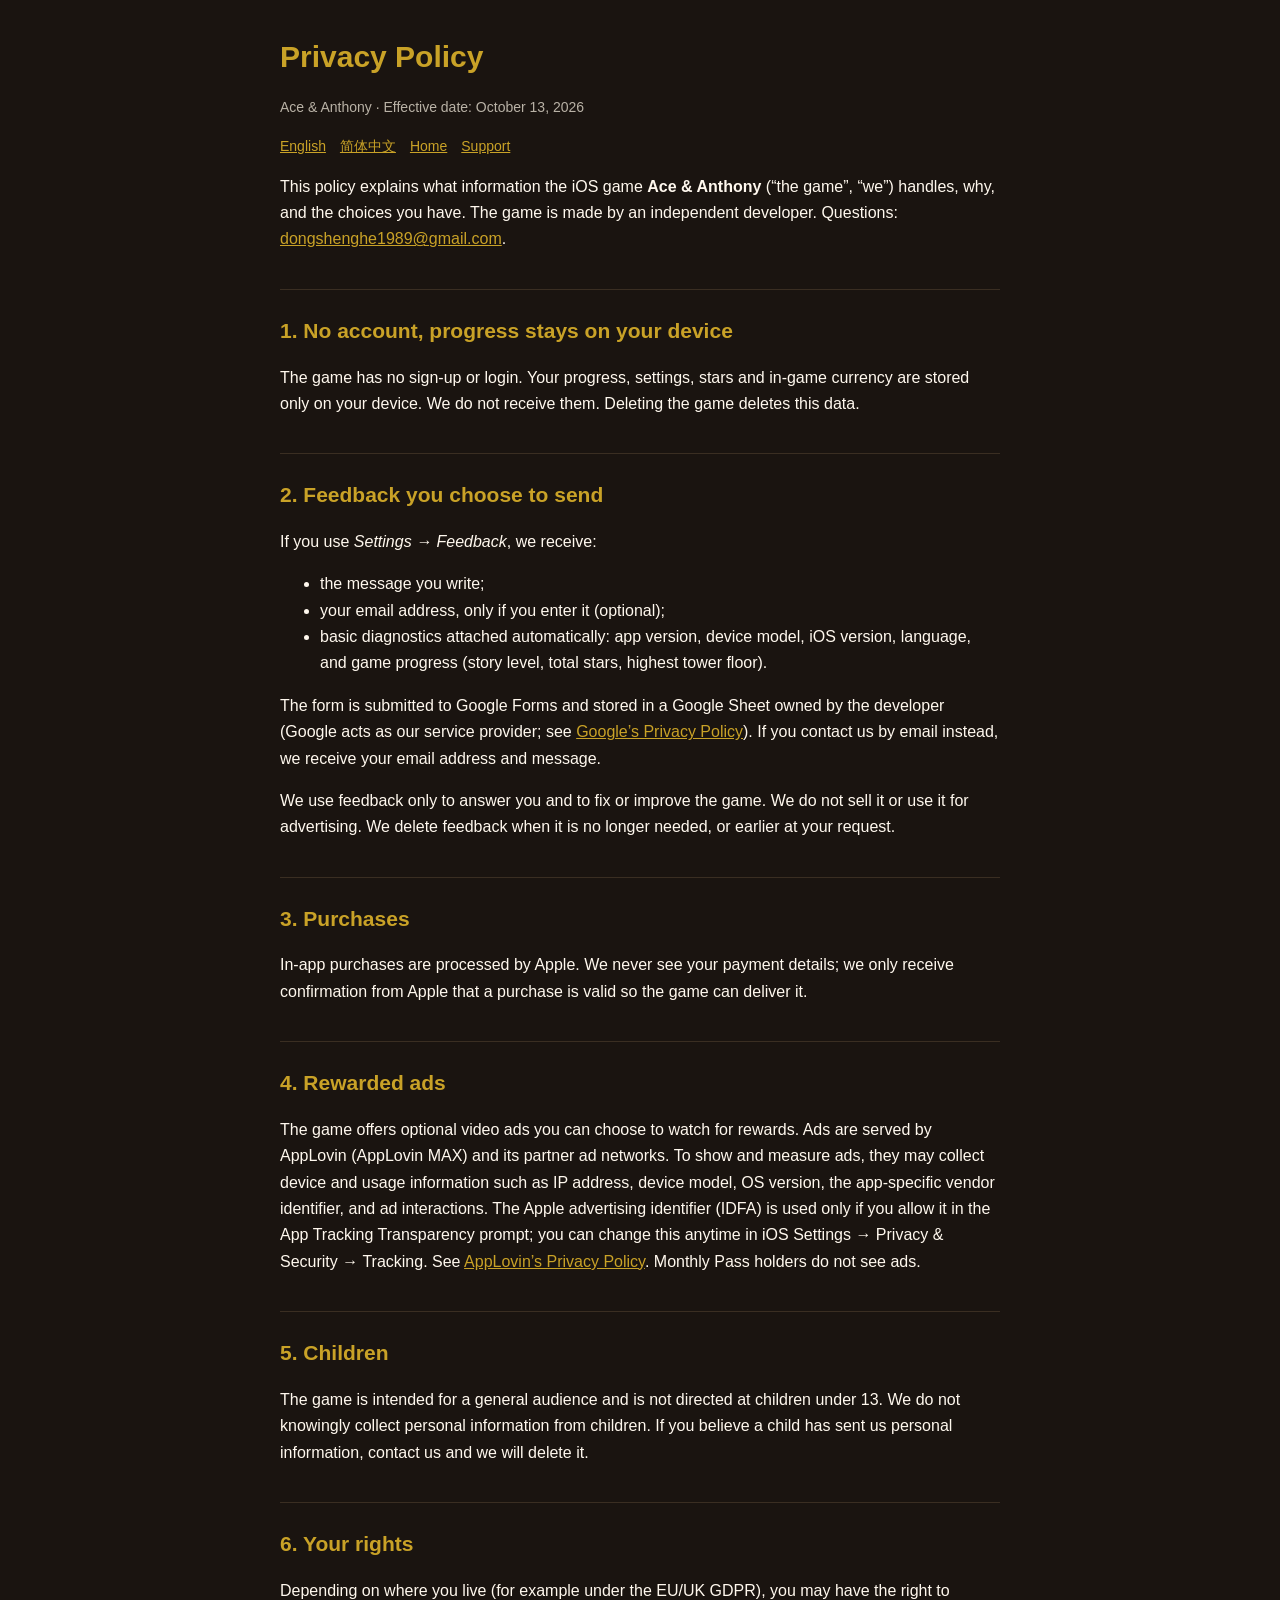
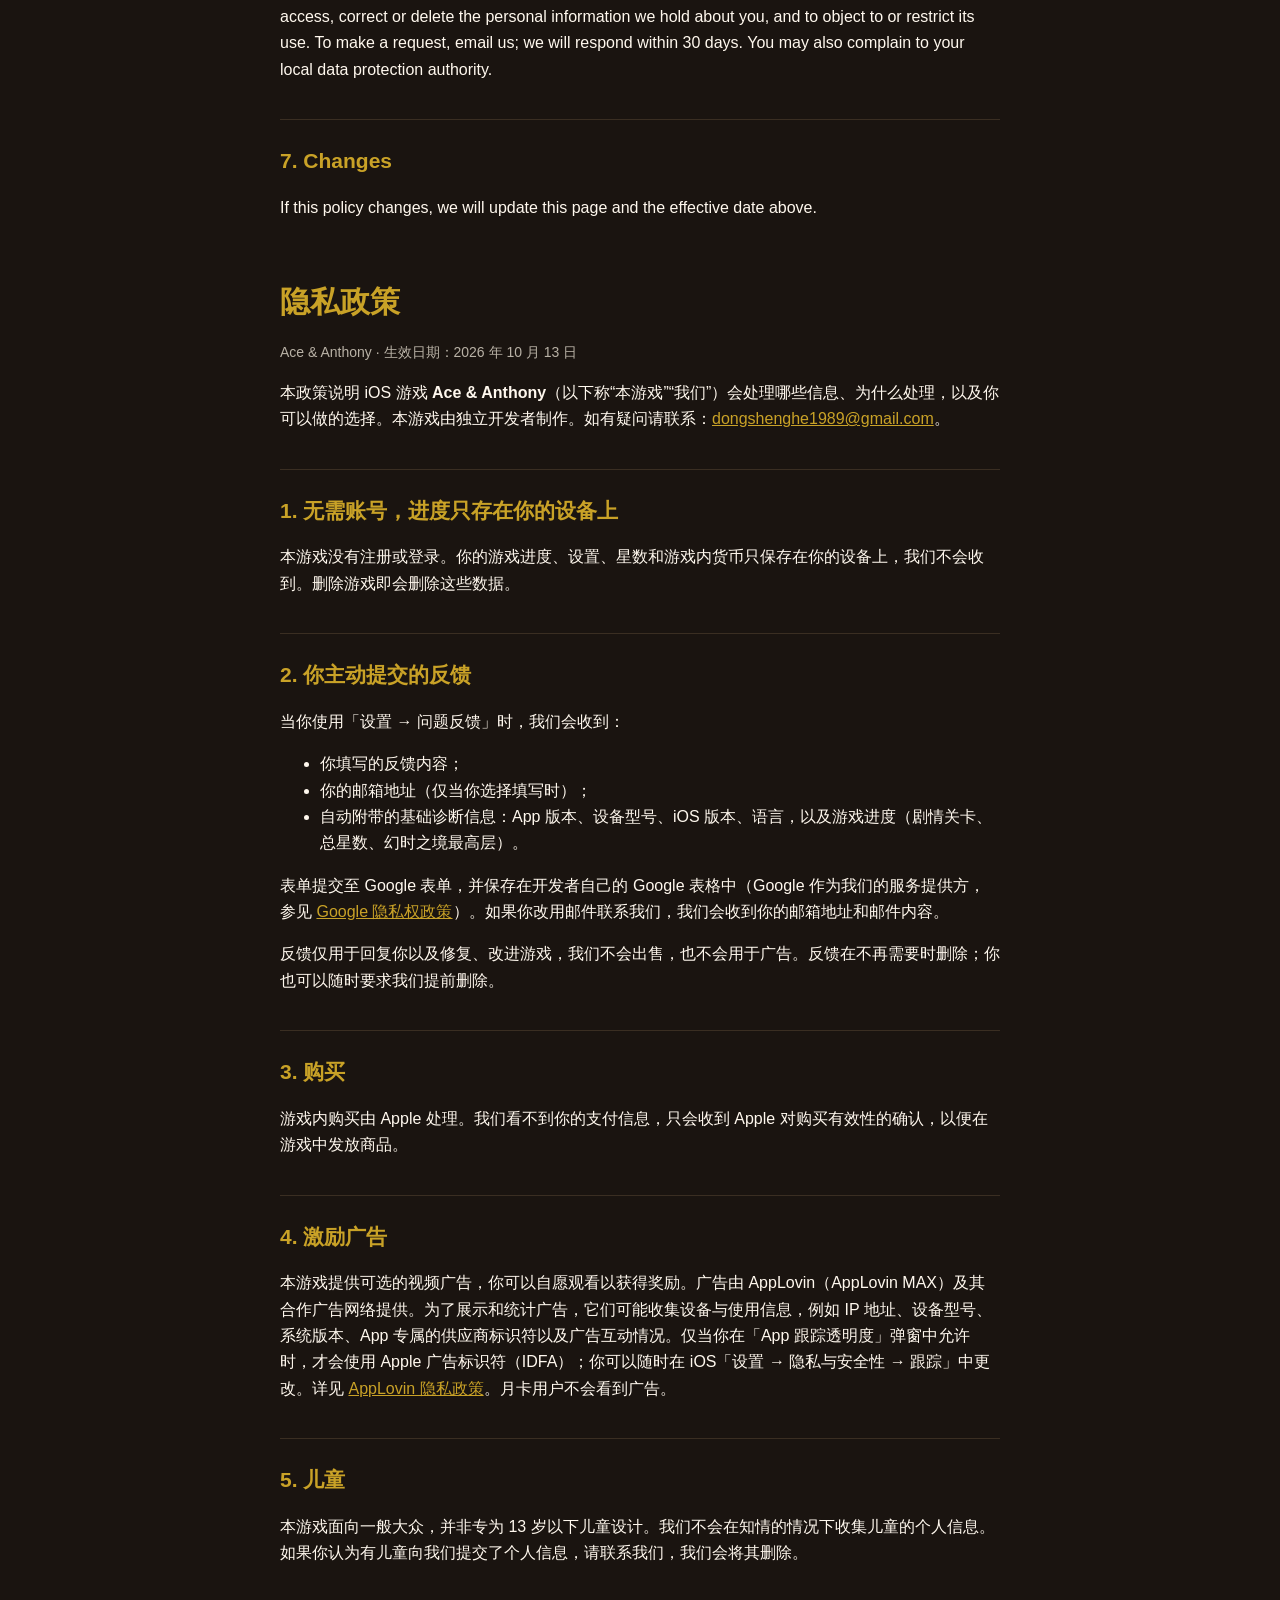
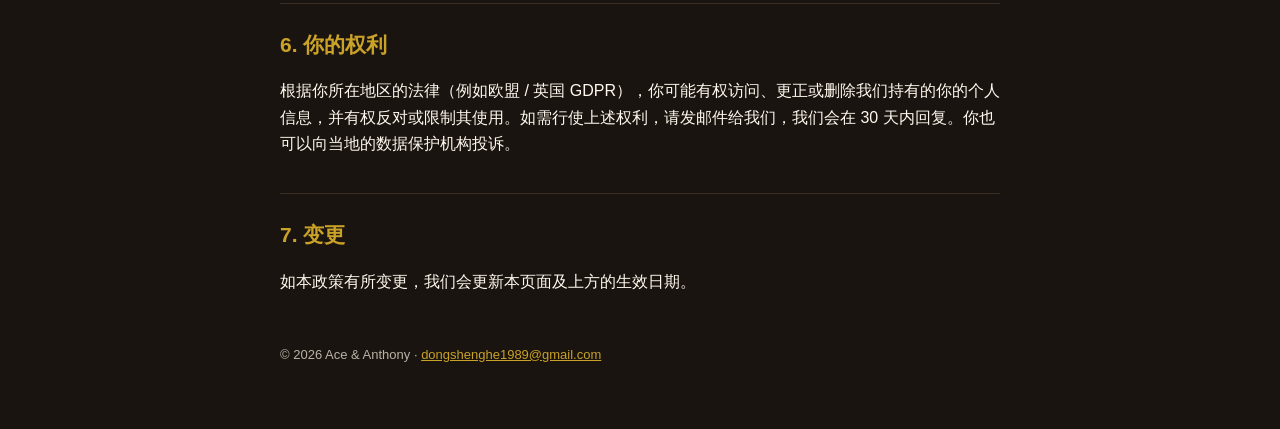
==== privacy.html @ 80f075ba "Ace & Anthony: privacy policy and support pages Co-authored-by: Cursor <cursoragent@cursor.com>" ====
<!doctype html>
<html lang="en">
<head>
  <meta charset="utf-8">
  <meta name="viewport" content="width=device-width, initial-scale=1">
  <title>Privacy Policy · Ace &amp; Anthony</title>
  <link rel="stylesheet" href="style.css">
</head>
<body>
<main>
  <h1>Privacy Policy</h1>
  <p class="muted">Ace &amp; Anthony · Effective date: October 13, 2026</p>
  <nav><a href="#en">English</a><a href="#zh">简体中文</a><a href="index.html">Home</a><a href="support.html">Support</a></nav>

  <section id="en">
    <p>This policy explains what information the iOS game <strong>Ace &amp; Anthony</strong> (“the game”, “we”) handles, why, and the choices you have. The game is made by an independent developer. Questions: <a href="mailto:dongshenghe1989@gmail.com">dongshenghe1989@gmail.com</a>.</p>

    <h2>1. No account, progress stays on your device</h2>
    <p>The game has no sign-up or login. Your progress, settings, stars and in-game currency are stored only on your device. We do not receive them. Deleting the game deletes this data.</p>

    <h2>2. Feedback you choose to send</h2>
    <p>If you use <em>Settings → Feedback</em>, we receive:</p>
    <ul>
      <li>the message you write;</li>
      <li>your email address, only if you enter it (optional);</li>
      <li>basic diagnostics attached automatically: app version, device model, iOS version, language, and game progress (story level, total stars, highest tower floor).</li>
    </ul>
    <p>The form is submitted to Google Forms and stored in a Google Sheet owned by the developer (Google acts as our service provider; see <a href="https://policies.google.com/privacy">Google’s Privacy Policy</a>). If you contact us by email instead, we receive your email address and message.</p>
    <p>We use feedback only to answer you and to fix or improve the game. We do not sell it or use it for advertising. We delete feedback when it is no longer needed, or earlier at your request.</p>

    <h2>3. Purchases</h2>
    <p>In-app purchases are processed by Apple. We never see your payment details; we only receive confirmation from Apple that a purchase is valid so the game can deliver it.</p>

    <h2>4. Rewarded ads</h2>
    <p>The game offers optional video ads you can choose to watch for rewards. Ads are served by AppLovin (AppLovin MAX) and its partner ad networks. To show and measure ads, they may collect device and usage information such as IP address, device model, OS version, the app-specific vendor identifier, and ad interactions. The Apple advertising identifier (IDFA) is used only if you allow it in the App Tracking Transparency prompt; you can change this anytime in iOS Settings → Privacy &amp; Security → Tracking. See <a href="https://www.applovin.com/privacy/">AppLovin’s Privacy Policy</a>. Monthly Pass holders do not see ads.</p>

    <h2>5. Children</h2>
    <p>The game is intended for a general audience and is not directed at children under 13. We do not knowingly collect personal information from children. If you believe a child has sent us personal information, contact us and we will delete it.</p>

    <h2>6. Your rights</h2>
    <p>Depending on where you live (for example under the EU/UK GDPR), you may have the right to access, correct or delete the personal information we hold about you, and to object to or restrict its use. To make a request, email us; we will respond within 30 days. You may also complain to your local data protection authority.</p>

    <h2>7. Changes</h2>
    <p>If this policy changes, we will update this page and the effective date above.</p>
  </section>

  <section id="zh">
    <h1 style="margin-top:56px">隐私政策</h1>
    <p class="muted">Ace &amp; Anthony · 生效日期：2026 年 10 月 13 日</p>
    <p>本政策说明 iOS 游戏 <strong>Ace &amp; Anthony</strong>（以下称“本游戏”“我们”）会处理哪些信息、为什么处理，以及你可以做的选择。本游戏由独立开发者制作。如有疑问请联系：<a href="mailto:dongshenghe1989@gmail.com">dongshenghe1989@gmail.com</a>。</p>

    <h2>1. 无需账号，进度只存在你的设备上</h2>
    <p>本游戏没有注册或登录。你的游戏进度、设置、星数和游戏内货币只保存在你的设备上，我们不会收到。删除游戏即会删除这些数据。</p>

    <h2>2. 你主动提交的反馈</h2>
    <p>当你使用「设置 → 问题反馈」时，我们会收到：</p>
    <ul>
      <li>你填写的反馈内容；</li>
      <li>你的邮箱地址（仅当你选择填写时）；</li>
      <li>自动附带的基础诊断信息：App 版本、设备型号、iOS 版本、语言，以及游戏进度（剧情关卡、总星数、幻时之境最高层）。</li>
    </ul>
    <p>表单提交至 Google 表单，并保存在开发者自己的 Google 表格中（Google 作为我们的服务提供方，参见 <a href="https://policies.google.com/privacy">Google 隐私权政策</a>）。如果你改用邮件联系我们，我们会收到你的邮箱地址和邮件内容。</p>
    <p>反馈仅用于回复你以及修复、改进游戏，我们不会出售，也不会用于广告。反馈在不再需要时删除；你也可以随时要求我们提前删除。</p>

    <h2>3. 购买</h2>
    <p>游戏内购买由 Apple 处理。我们看不到你的支付信息，只会收到 Apple 对购买有效性的确认，以便在游戏中发放商品。</p>

    <h2>4. 激励广告</h2>
    <p>本游戏提供可选的视频广告，你可以自愿观看以获得奖励。广告由 AppLovin（AppLovin MAX）及其合作广告网络提供。为了展示和统计广告，它们可能收集设备与使用信息，例如 IP 地址、设备型号、系统版本、App 专属的供应商标识符以及广告互动情况。仅当你在「App 跟踪透明度」弹窗中允许时，才会使用 Apple 广告标识符（IDFA）；你可以随时在 iOS「设置 → 隐私与安全性 → 跟踪」中更改。详见 <a href="https://www.applovin.com/privacy/">AppLovin 隐私政策</a>。月卡用户不会看到广告。</p>

    <h2>5. 儿童</h2>
    <p>本游戏面向一般大众，并非专为 13 岁以下儿童设计。我们不会在知情的情况下收集儿童的个人信息。如果你认为有儿童向我们提交了个人信息，请联系我们，我们会将其删除。</p>

    <h2>6. 你的权利</h2>
    <p>根据你所在地区的法律（例如欧盟 / 英国 GDPR），你可能有权访问、更正或删除我们持有的你的个人信息，并有权反对或限制其使用。如需行使上述权利，请发邮件给我们，我们会在 30 天内回复。你也可以向当地的数据保护机构投诉。</p>

    <h2>7. 变更</h2>
    <p>如本政策有所变更，我们会更新本页面及上方的生效日期。</p>
  </section>

  <footer>© 2026 Ace &amp; Anthony · <a href="mailto:dongshenghe1989@gmail.com">dongshenghe1989@gmail.com</a></footer>
</main>
</body>
</html>
---- style.css ----
:root {
  --bg: #1a1410;
  --panel: #241c16;
  --gold: #c9a227;
  --text: #fff8ee;
  --muted: #b9b2a6;
}
* { box-sizing: border-box; }
body {
  margin: 0;
  background: var(--bg);
  color: var(--text);
  font: 16px/1.65 -apple-system, BlinkMacSystemFont, "Segoe UI", "Hiragino Sans", "Apple SD Gothic Neo", "PingFang SC", sans-serif;
}
main { max-width: 760px; margin: 0 auto; padding: 32px 20px 64px; }
h1 { color: var(--gold); font-size: 30px; margin: 0 0 4px; }
h2 { color: var(--gold); font-size: 21px; margin: 36px 0 8px; border-top: 1px solid #3a2e22; padding-top: 24px; }
h3 { font-size: 17px; margin: 22px 0 4px; }
p, li { color: var(--text); }
.muted { color: var(--muted); font-size: 14px; }
a { color: var(--gold); }
nav { display: flex; flex-wrap: wrap; gap: 8px 14px; margin: 16px 0 8px; font-size: 14px; }
.card { background: var(--panel); border: 1px solid #3a2e22; border-radius: 12px; padding: 16px 18px; margin: 18px 0; }
footer { margin-top: 48px; color: var(--muted); font-size: 13px; }
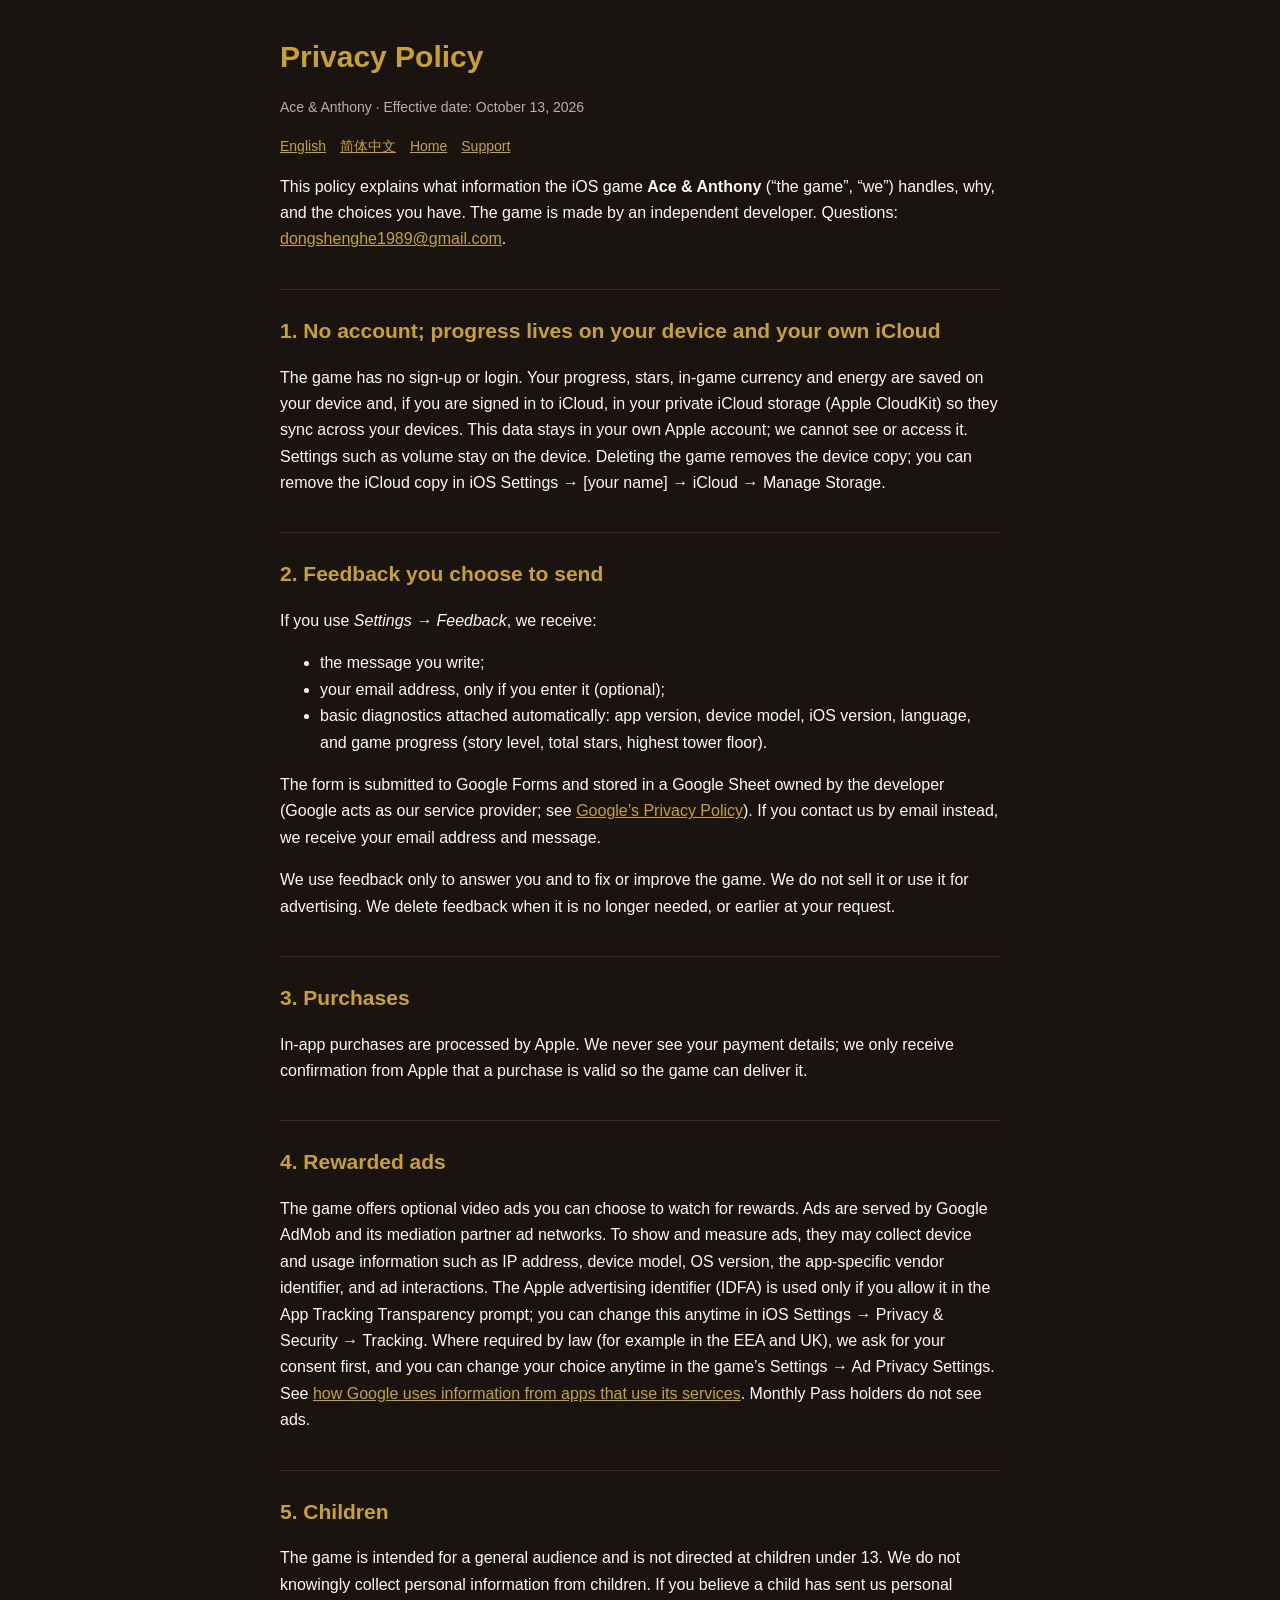
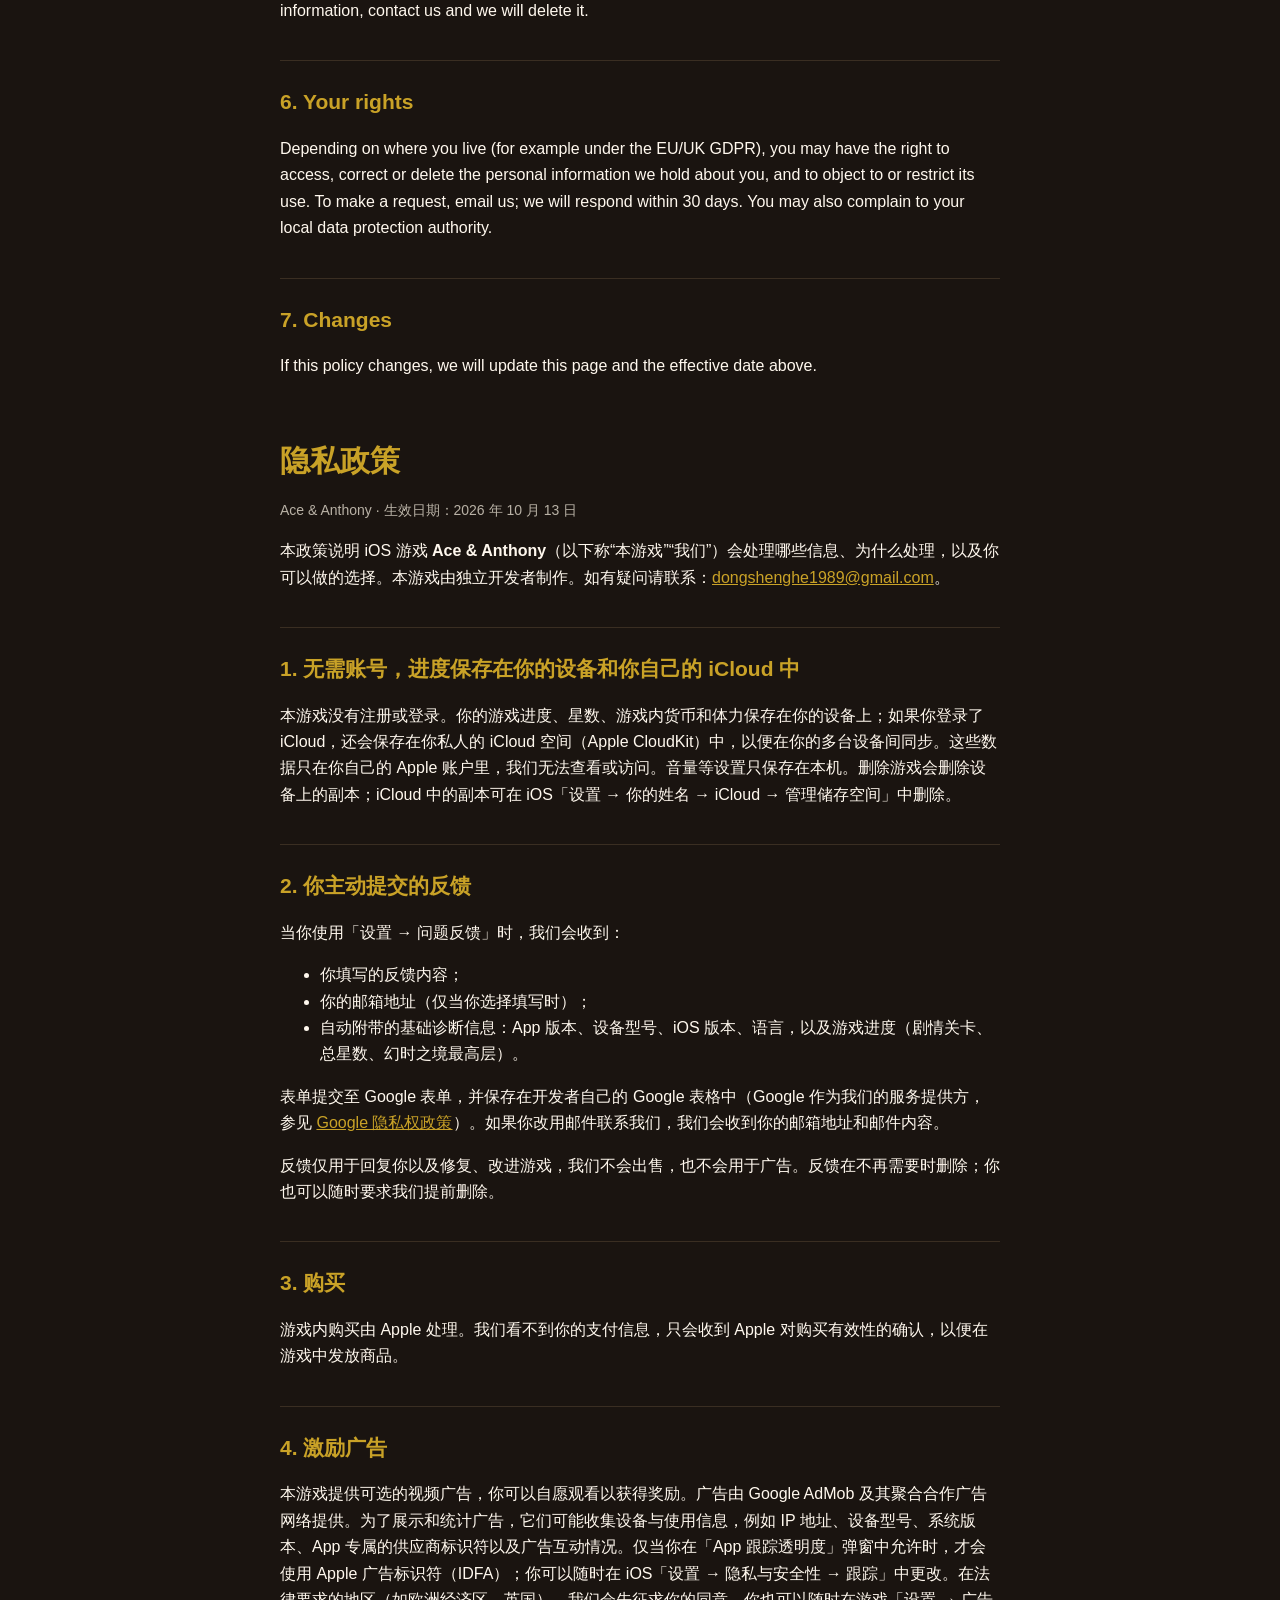
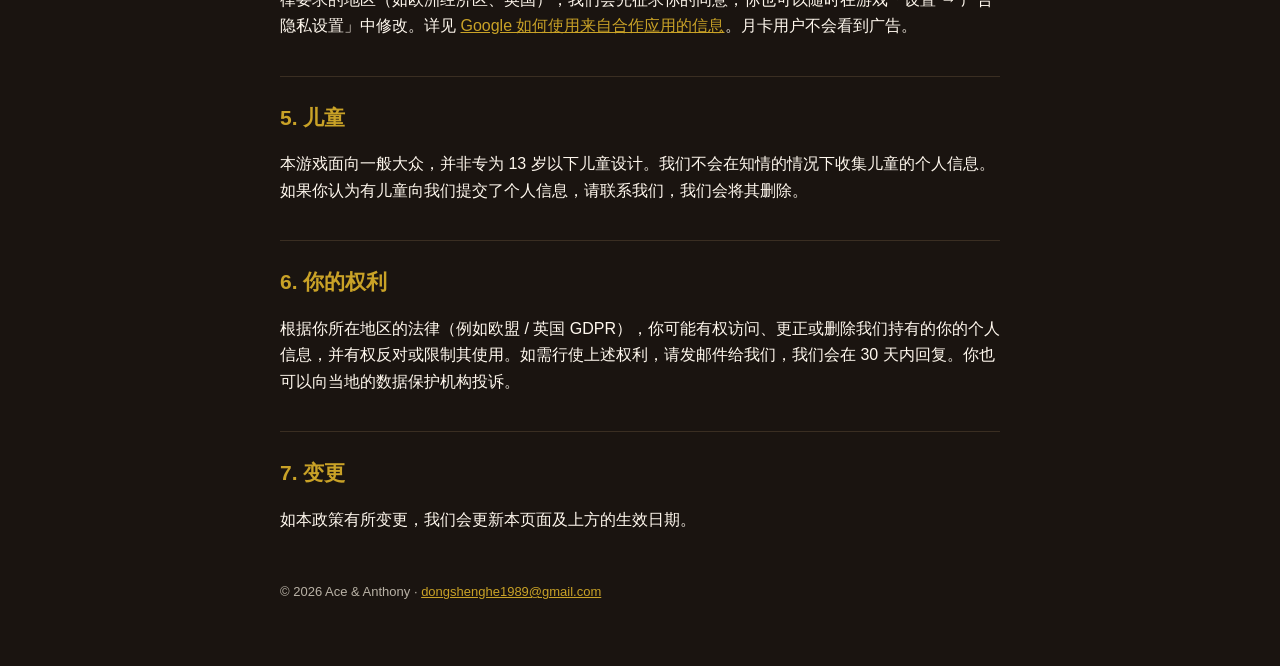
==== commit d0e3db2f: "Update privacy (AdMob rewarded ads, iCloud) and support (iCloud save sync) Co-authored-by: Cursor <c" ====
--- a/privacy.html
+++ b/privacy.html
@@ -15,8 +15,8 @@
   <section id="en">
     <p>This policy explains what information the iOS game <strong>Ace &amp; Anthony</strong> (“the game”, “we”) handles, why, and the choices you have. The game is made by an independent developer. Questions: <a href="mailto:dongshenghe1989@gmail.com">dongshenghe1989@gmail.com</a>.</p>
 
-    <h2>1. No account, progress stays on your device</h2>
-    <p>The game has no sign-up or login. Your progress, settings, stars and in-game currency are stored only on your device. We do not receive them. Deleting the game deletes this data.</p>
+    <h2>1. No account; progress lives on your device and your own iCloud</h2>
+    <p>The game has no sign-up or login. Your progress, stars, in-game currency and energy are saved on your device and, if you are signed in to iCloud, in your private iCloud storage (Apple CloudKit) so they sync across your devices. This data stays in your own Apple account; we cannot see or access it. Settings such as volume stay on the device. Deleting the game removes the device copy; you can remove the iCloud copy in iOS Settings → [your name] → iCloud → Manage Storage.</p>
 
     <h2>2. Feedback you choose to send</h2>
     <p>If you use <em>Settings → Feedback</em>, we receive:</p>
@@ -32,7 +32,7 @@
     <p>In-app purchases are processed by Apple. We never see your payment details; we only receive confirmation from Apple that a purchase is valid so the game can deliver it.</p>
 
     <h2>4. Rewarded ads</h2>
-    <p>The game offers optional video ads you can choose to watch for rewards. Ads are served by AppLovin (AppLovin MAX) and its partner ad networks. To show and measure ads, they may collect device and usage information such as IP address, device model, OS version, the app-specific vendor identifier, and ad interactions. The Apple advertising identifier (IDFA) is used only if you allow it in the App Tracking Transparency prompt; you can change this anytime in iOS Settings → Privacy &amp; Security → Tracking. See <a href="https://www.applovin.com/privacy/">AppLovin’s Privacy Policy</a>. Monthly Pass holders do not see ads.</p>
+    <p>The game offers optional video ads you can choose to watch for rewards. Ads are served by Google AdMob and its mediation partner ad networks. To show and measure ads, they may collect device and usage information such as IP address, device model, OS version, the app-specific vendor identifier, and ad interactions. The Apple advertising identifier (IDFA) is used only if you allow it in the App Tracking Transparency prompt; you can change this anytime in iOS Settings → Privacy &amp; Security → Tracking. Where required by law (for example in the EEA and UK), we ask for your consent first, and you can change your choice anytime in the game’s Settings → Ad Privacy Settings. See <a href="https://policies.google.com/technologies/partner-sites">how Google uses information from apps that use its services</a>. Monthly Pass holders do not see ads.</p>
 
     <h2>5. Children</h2>
     <p>The game is intended for a general audience and is not directed at children under 13. We do not knowingly collect personal information from children. If you believe a child has sent us personal information, contact us and we will delete it.</p>
@@ -49,8 +49,8 @@
     <p class="muted">Ace &amp; Anthony · 生效日期：2026 年 10 月 13 日</p>
     <p>本政策说明 iOS 游戏 <strong>Ace &amp; Anthony</strong>（以下称“本游戏”“我们”）会处理哪些信息、为什么处理，以及你可以做的选择。本游戏由独立开发者制作。如有疑问请联系：<a href="mailto:dongshenghe1989@gmail.com">dongshenghe1989@gmail.com</a>。</p>
 
-    <h2>1. 无需账号，进度只存在你的设备上</h2>
-    <p>本游戏没有注册或登录。你的游戏进度、设置、星数和游戏内货币只保存在你的设备上，我们不会收到。删除游戏即会删除这些数据。</p>
+    <h2>1. 无需账号，进度保存在你的设备和你自己的 iCloud 中</h2>
+    <p>本游戏没有注册或登录。你的游戏进度、星数、游戏内货币和体力保存在你的设备上；如果你登录了 iCloud，还会保存在你私人的 iCloud 空间（Apple CloudKit）中，以便在你的多台设备间同步。这些数据只在你自己的 Apple 账户里，我们无法查看或访问。音量等设置只保存在本机。删除游戏会删除设备上的副本；iCloud 中的副本可在 iOS「设置 → 你的姓名 → iCloud → 管理储存空间」中删除。</p>
 
     <h2>2. 你主动提交的反馈</h2>
     <p>当你使用「设置 → 问题反馈」时，我们会收到：</p>
@@ -66,7 +66,7 @@
     <p>游戏内购买由 Apple 处理。我们看不到你的支付信息，只会收到 Apple 对购买有效性的确认，以便在游戏中发放商品。</p>
 
     <h2>4. 激励广告</h2>
-    <p>本游戏提供可选的视频广告，你可以自愿观看以获得奖励。广告由 AppLovin（AppLovin MAX）及其合作广告网络提供。为了展示和统计广告，它们可能收集设备与使用信息，例如 IP 地址、设备型号、系统版本、App 专属的供应商标识符以及广告互动情况。仅当你在「App 跟踪透明度」弹窗中允许时，才会使用 Apple 广告标识符（IDFA）；你可以随时在 iOS「设置 → 隐私与安全性 → 跟踪」中更改。详见 <a href="https://www.applovin.com/privacy/">AppLovin 隐私政策</a>。月卡用户不会看到广告。</p>
+    <p>本游戏提供可选的视频广告，你可以自愿观看以获得奖励。广告由 Google AdMob 及其聚合合作广告网络提供。为了展示和统计广告，它们可能收集设备与使用信息，例如 IP 地址、设备型号、系统版本、App 专属的供应商标识符以及广告互动情况。仅当你在「App 跟踪透明度」弹窗中允许时，才会使用 Apple 广告标识符（IDFA）；你可以随时在 iOS「设置 → 隐私与安全性 → 跟踪」中更改。在法律要求的地区（如欧洲经济区、英国），我们会先征求你的同意，你也可以随时在游戏「设置 → 广告隐私设置」中修改。详见 <a href="https://policies.google.com/technologies/partner-sites">Google 如何使用来自合作应用的信息</a>。月卡用户不会看到广告。</p>
 
     <h2>5. 儿童</h2>
     <p>本游戏面向一般大众，并非专为 13 岁以下儿童设计。我们不会在知情的情况下收集儿童的个人信息。如果你认为有儿童向我们提交了个人信息，请联系我们，我们会将其删除。</p>
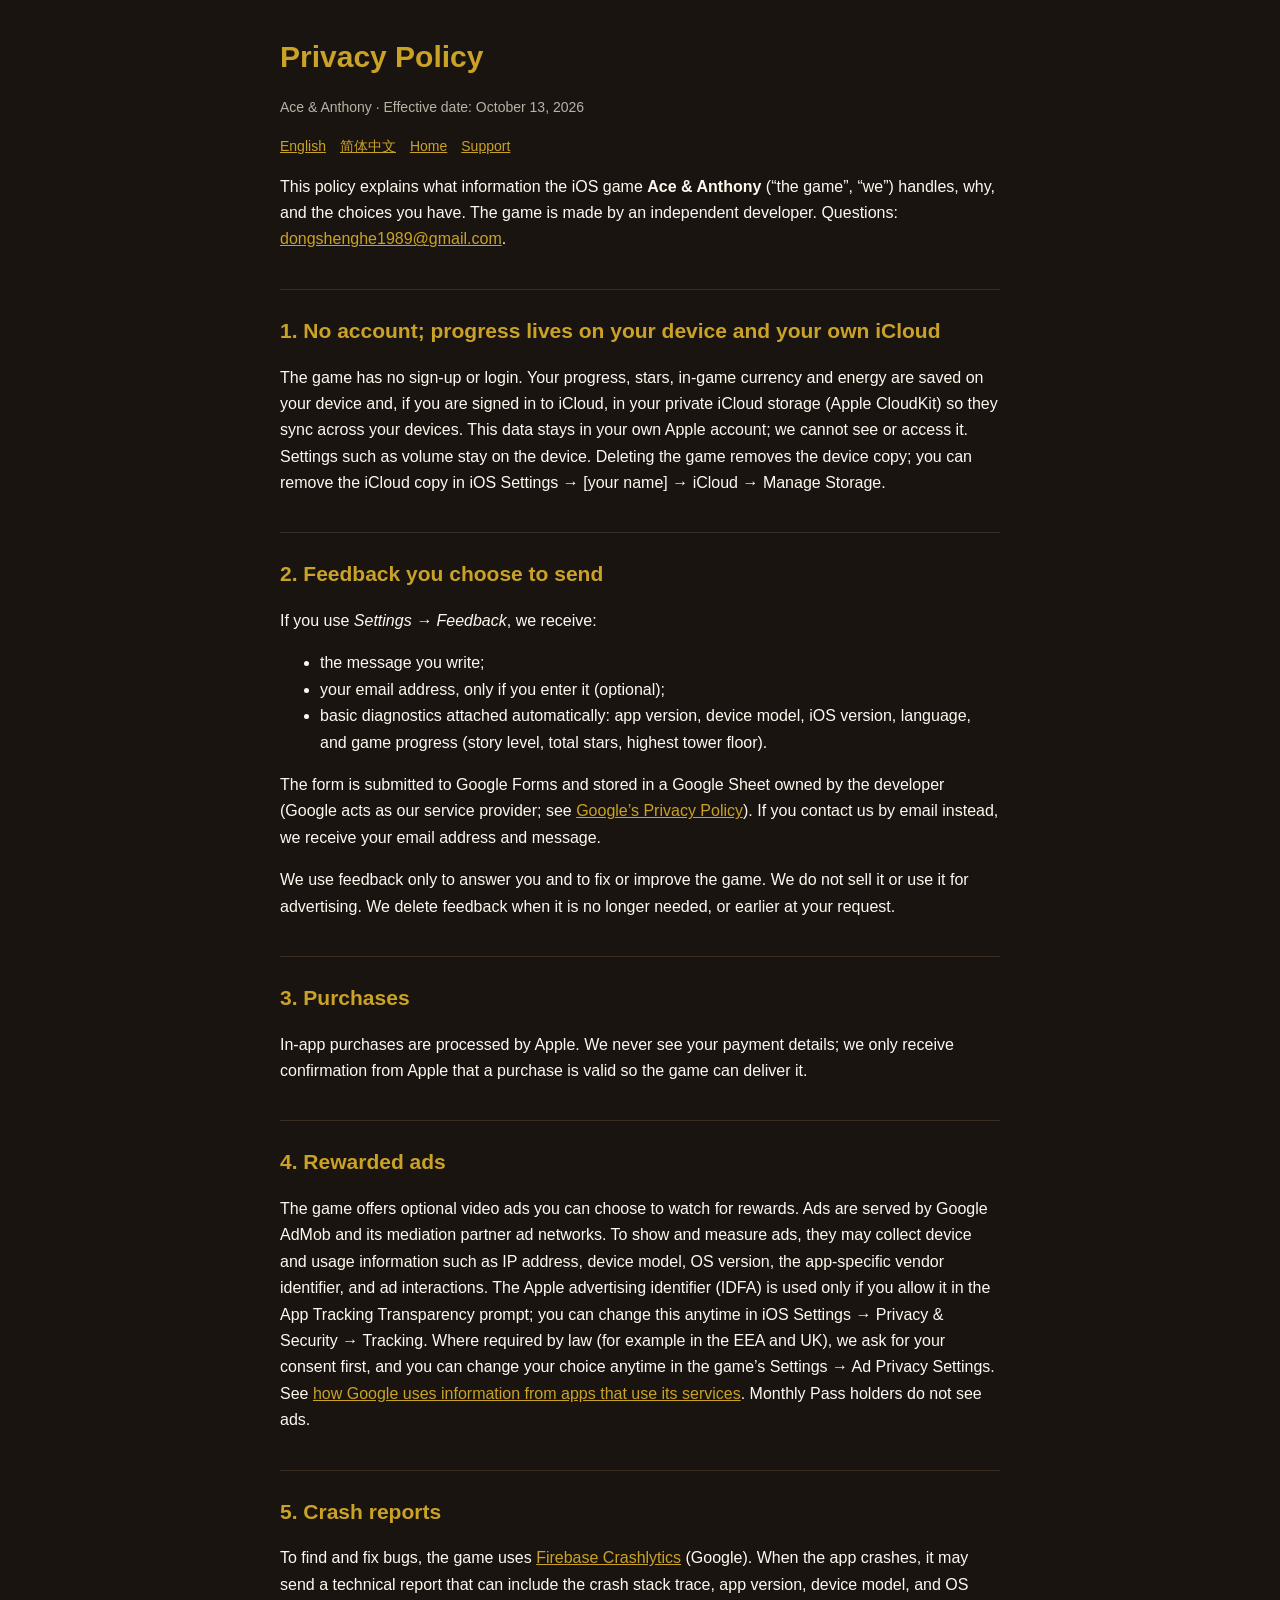
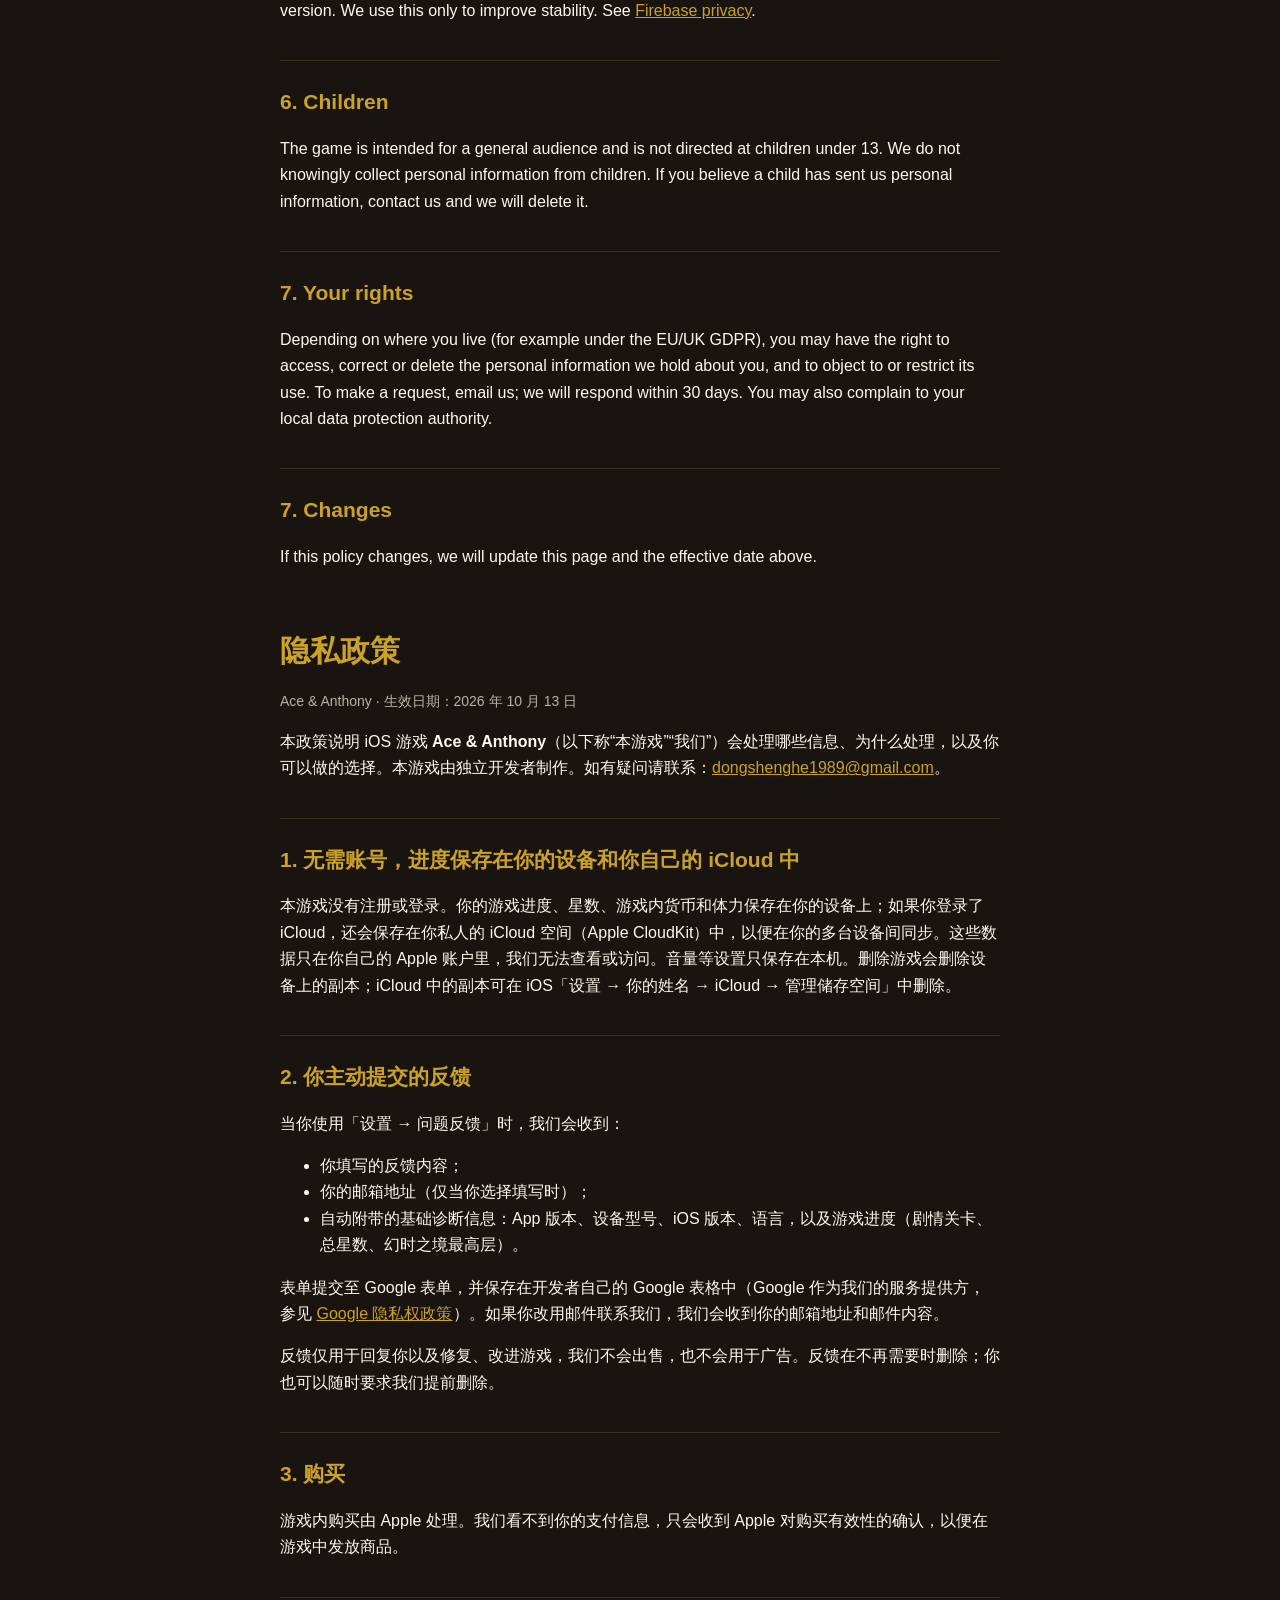
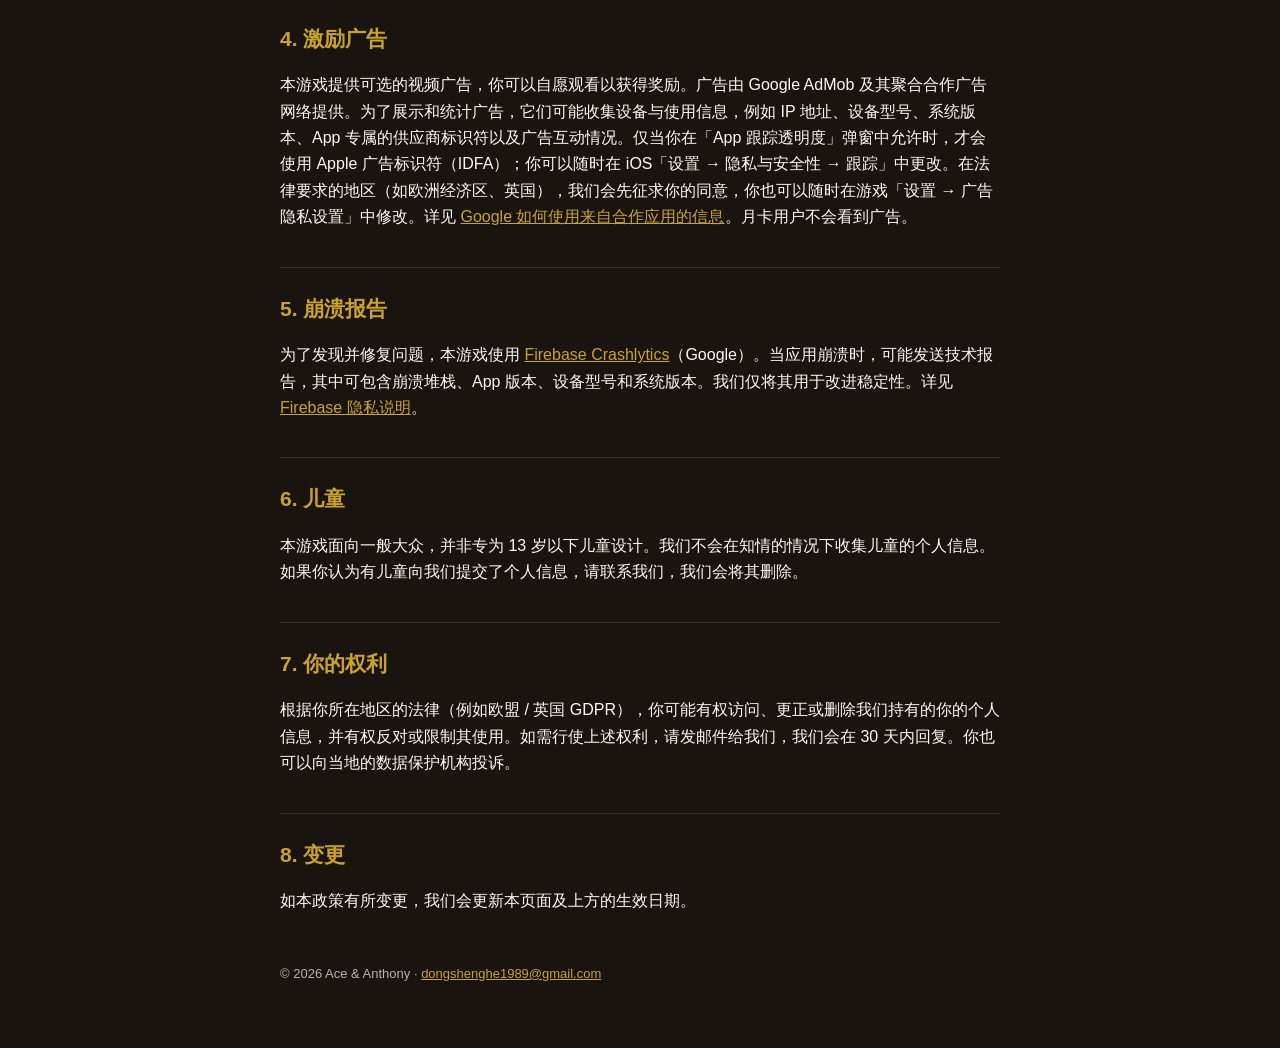
==== commit 0f165f15: "Document Firebase Crashlytics in the privacy policy. Co-authored-by: Cursor <cursoragent@cursor.com>" ====
--- a/privacy.html
+++ b/privacy.html
@@ -34,10 +34,13 @@
     <h2>4. Rewarded ads</h2>
     <p>The game offers optional video ads you can choose to watch for rewards. Ads are served by Google AdMob and its mediation partner ad networks. To show and measure ads, they may collect device and usage information such as IP address, device model, OS version, the app-specific vendor identifier, and ad interactions. The Apple advertising identifier (IDFA) is used only if you allow it in the App Tracking Transparency prompt; you can change this anytime in iOS Settings → Privacy &amp; Security → Tracking. Where required by law (for example in the EEA and UK), we ask for your consent first, and you can change your choice anytime in the game’s Settings → Ad Privacy Settings. See <a href="https://policies.google.com/technologies/partner-sites">how Google uses information from apps that use its services</a>. Monthly Pass holders do not see ads.</p>
 
-    <h2>5. Children</h2>
+    <h2>5. Crash reports</h2>
+    <p>To find and fix bugs, the game uses <a href="https://firebase.google.com/products/crashlytics">Firebase Crashlytics</a> (Google). When the app crashes, it may send a technical report that can include the crash stack trace, app version, device model, and OS version. We use this only to improve stability. See <a href="https://firebase.google.com/support/privacy">Firebase privacy</a>.</p>
+
+    <h2>6. Children</h2>
     <p>The game is intended for a general audience and is not directed at children under 13. We do not knowingly collect personal information from children. If you believe a child has sent us personal information, contact us and we will delete it.</p>
 
-    <h2>6. Your rights</h2>
+    <h2>7. Your rights</h2>
     <p>Depending on where you live (for example under the EU/UK GDPR), you may have the right to access, correct or delete the personal information we hold about you, and to object to or restrict its use. To make a request, email us; we will respond within 30 days. You may also complain to your local data protection authority.</p>
 
     <h2>7. Changes</h2>
@@ -68,13 +71,16 @@
     <h2>4. 激励广告</h2>
     <p>本游戏提供可选的视频广告，你可以自愿观看以获得奖励。广告由 Google AdMob 及其聚合合作广告网络提供。为了展示和统计广告，它们可能收集设备与使用信息，例如 IP 地址、设备型号、系统版本、App 专属的供应商标识符以及广告互动情况。仅当你在「App 跟踪透明度」弹窗中允许时，才会使用 Apple 广告标识符（IDFA）；你可以随时在 iOS「设置 → 隐私与安全性 → 跟踪」中更改。在法律要求的地区（如欧洲经济区、英国），我们会先征求你的同意，你也可以随时在游戏「设置 → 广告隐私设置」中修改。详见 <a href="https://policies.google.com/technologies/partner-sites">Google 如何使用来自合作应用的信息</a>。月卡用户不会看到广告。</p>
 
-    <h2>5. 儿童</h2>
+    <h2>5. 崩溃报告</h2>
+    <p>为了发现并修复问题，本游戏使用 <a href="https://firebase.google.com/products/crashlytics">Firebase Crashlytics</a>（Google）。当应用崩溃时，可能发送技术报告，其中可包含崩溃堆栈、App 版本、设备型号和系统版本。我们仅将其用于改进稳定性。详见 <a href="https://firebase.google.com/support/privacy">Firebase 隐私说明</a>。</p>
+
+    <h2>6. 儿童</h2>
     <p>本游戏面向一般大众，并非专为 13 岁以下儿童设计。我们不会在知情的情况下收集儿童的个人信息。如果你认为有儿童向我们提交了个人信息，请联系我们，我们会将其删除。</p>
 
-    <h2>6. 你的权利</h2>
+    <h2>7. 你的权利</h2>
     <p>根据你所在地区的法律（例如欧盟 / 英国 GDPR），你可能有权访问、更正或删除我们持有的你的个人信息，并有权反对或限制其使用。如需行使上述权利，请发邮件给我们，我们会在 30 天内回复。你也可以向当地的数据保护机构投诉。</p>
 
-    <h2>7. 变更</h2>
+    <h2>8. 变更</h2>
     <p>如本政策有所变更，我们会更新本页面及上方的生效日期。</p>
   </section>
 
